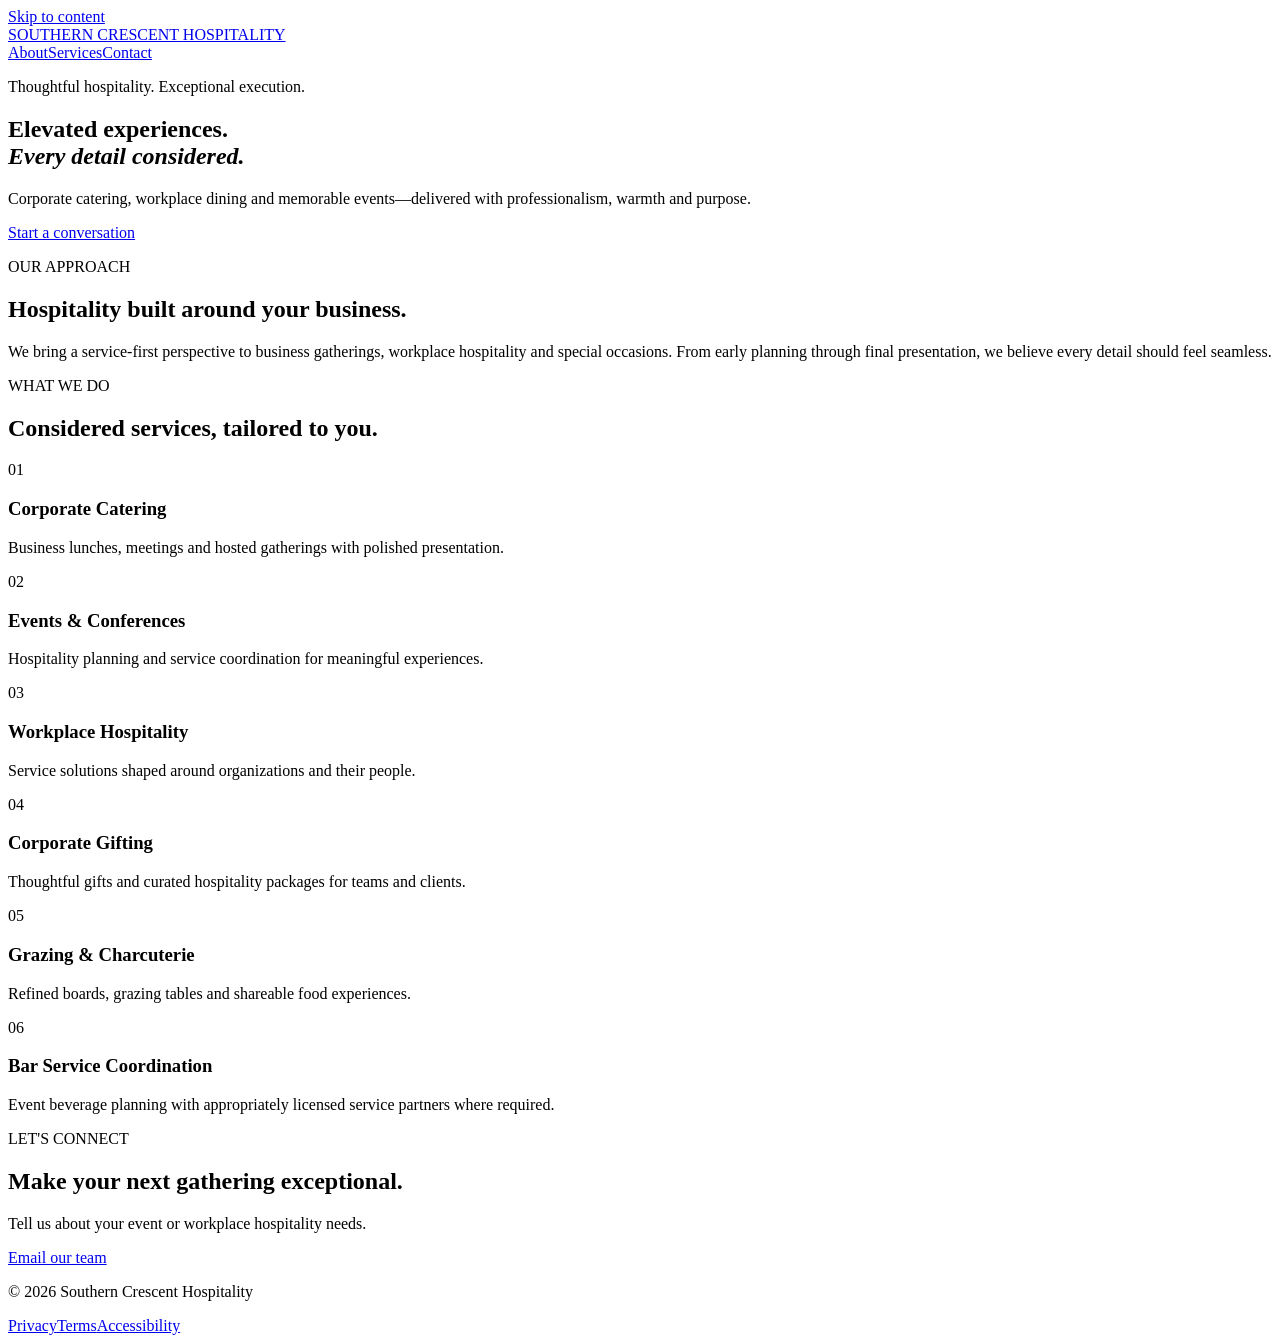
==== index.html @ f41a2605 "Rebuild red website: index.html" ====
<!doctype html>
<html lang="en"><head><meta charset="utf-8"><meta name="viewport" content="width=device-width,initial-scale=1"><meta name="theme-color" content="#702f38"><meta name="description" content="Southern Crescent Hospitality provides corporate catering, events, workplace hospitality, corporate gifting and grazing experiences."><title>Southern Crescent Hospitality | Heritage elegance</title><link rel="stylesheet" href="/styles.css"></head><body><a class="skip" href="#main">Skip to content</a><header><a class="brand" href="/" aria-label="Southern Crescent Hospitality home">SOUTHERN CRESCENT <span>HOSPITALITY</span></a><nav aria-label="Main navigation"><a href="#about">About</a><a href="#services">Services</a><a href="#contact">Contact</a></nav></header><main id="main"><section class="hero"><p class="eyebrow">Thoughtful hospitality. Exceptional execution.</p><h1>Elevated experiences.<br><em>Every detail considered.</em></h1><p>Corporate catering, workplace dining and memorable events—delivered with professionalism, warmth and purpose.</p><a class="button" href="mailto:info@southerncrescenthospitality.com?subject=Hospitality%20Inquiry">Start a conversation</a></section><section id="about" class="intro"><p class="eyebrow">OUR APPROACH</p><h2>Hospitality built around your business.</h2><p>We bring a service-first perspective to business gatherings, workplace hospitality and special occasions. From early planning through final presentation, we believe every detail should feel seamless.</p></section><section id="services"><p class="eyebrow">WHAT WE DO</p><h2>Considered services, tailored to you.</h2><div class="grid"><article><span>01</span><h3>Corporate Catering</h3><p>Business lunches, meetings and hosted gatherings with polished presentation.</p></article><article><span>02</span><h3>Events & Conferences</h3><p>Hospitality planning and service coordination for meaningful experiences.</p></article><article><span>03</span><h3>Workplace Hospitality</h3><p>Service solutions shaped around organizations and their people.</p></article><article><span>04</span><h3>Corporate Gifting</h3><p>Thoughtful gifts and curated hospitality packages for teams and clients.</p></article><article><span>05</span><h3>Grazing & Charcuterie</h3><p>Refined boards, grazing tables and shareable food experiences.</p></article><article><span>06</span><h3>Bar Service Coordination</h3><p>Event beverage planning with appropriately licensed service partners where required.</p></article></div></section><section id="contact" class="contact"><p class="eyebrow">LET'S CONNECT</p><h2>Make your next gathering exceptional.</h2><p>Tell us about your event or workplace hospitality needs.</p><a class="button light" href="mailto:info@southerncrescenthospitality.com">Email our team</a></section></main><footer><p>© <span id="year">2026</span> Southern Crescent Hospitality</p><div><a href="/privacy.html">Privacy</a><a href="/terms.html">Terms</a><a href="/accessibility.html">Accessibility</a></div></footer><script>document.getElementById('year').textContent=new Date().getFullYear()</script></body></html>
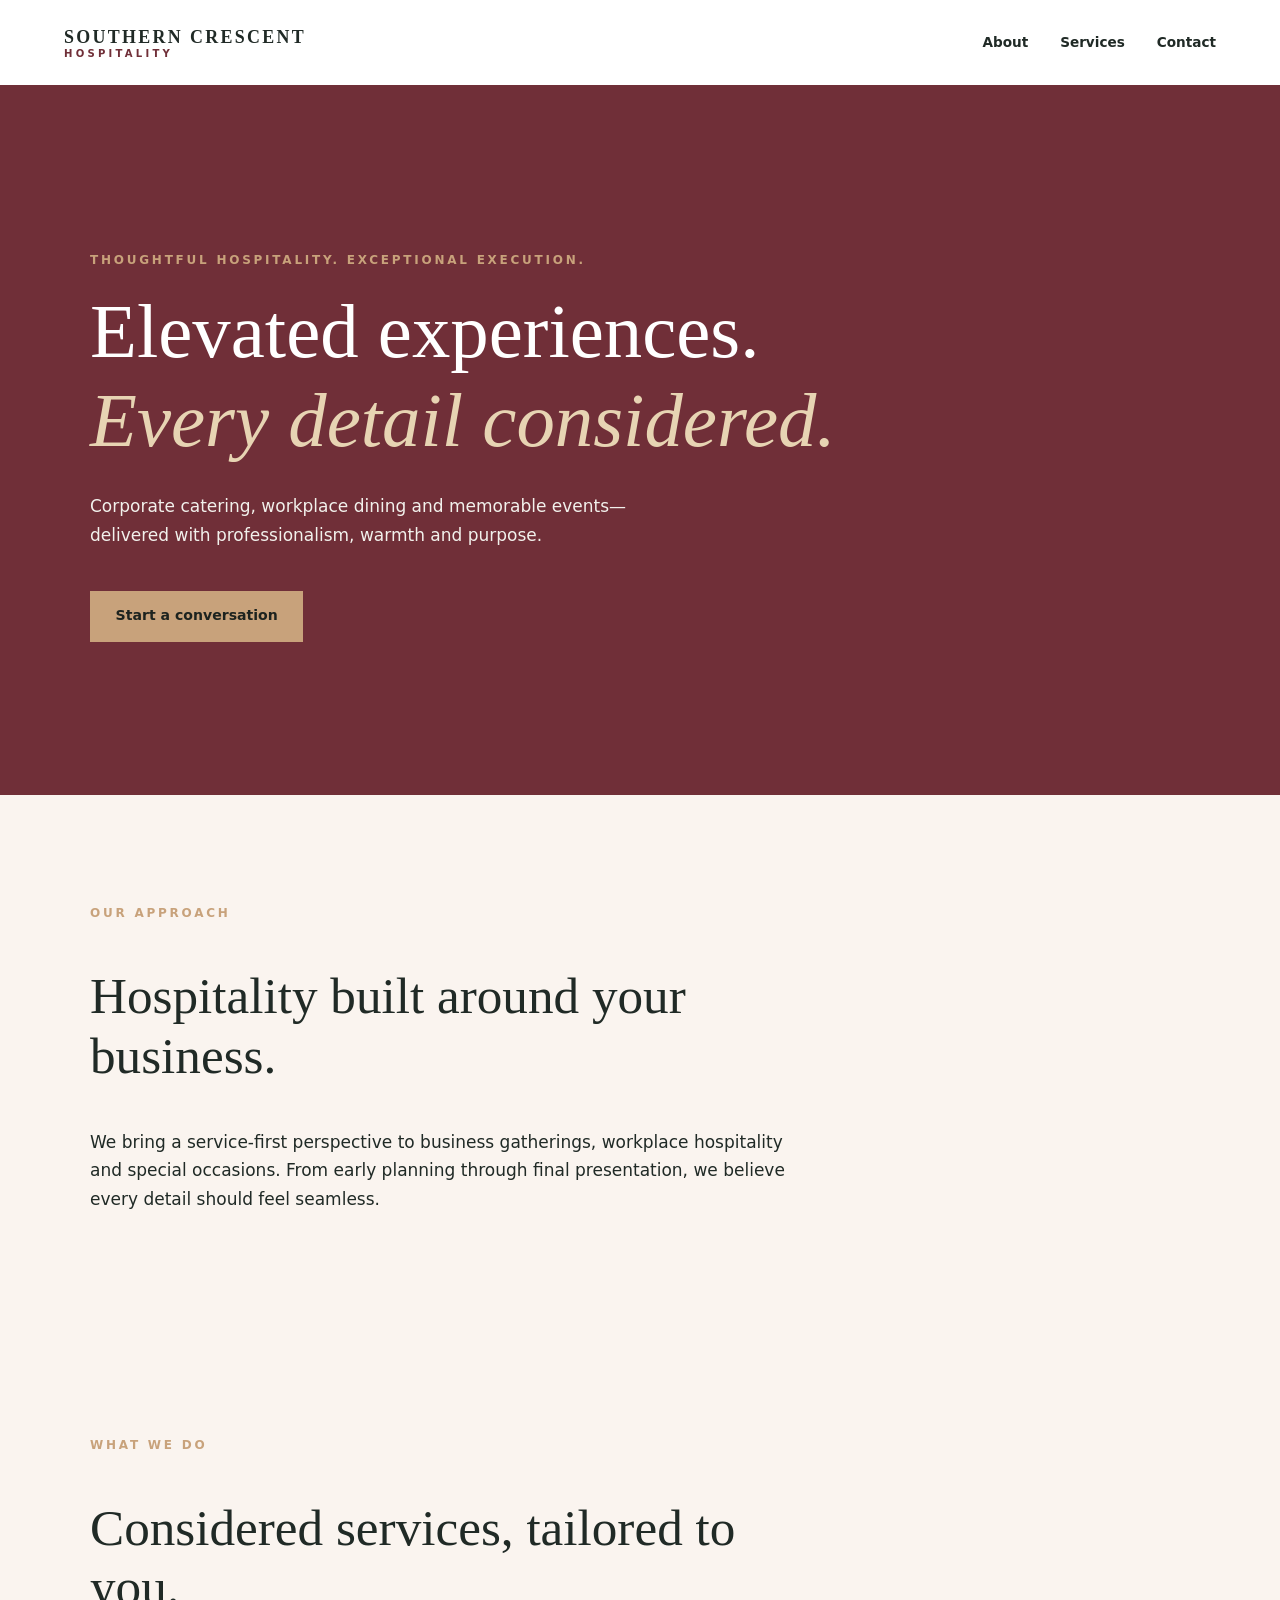
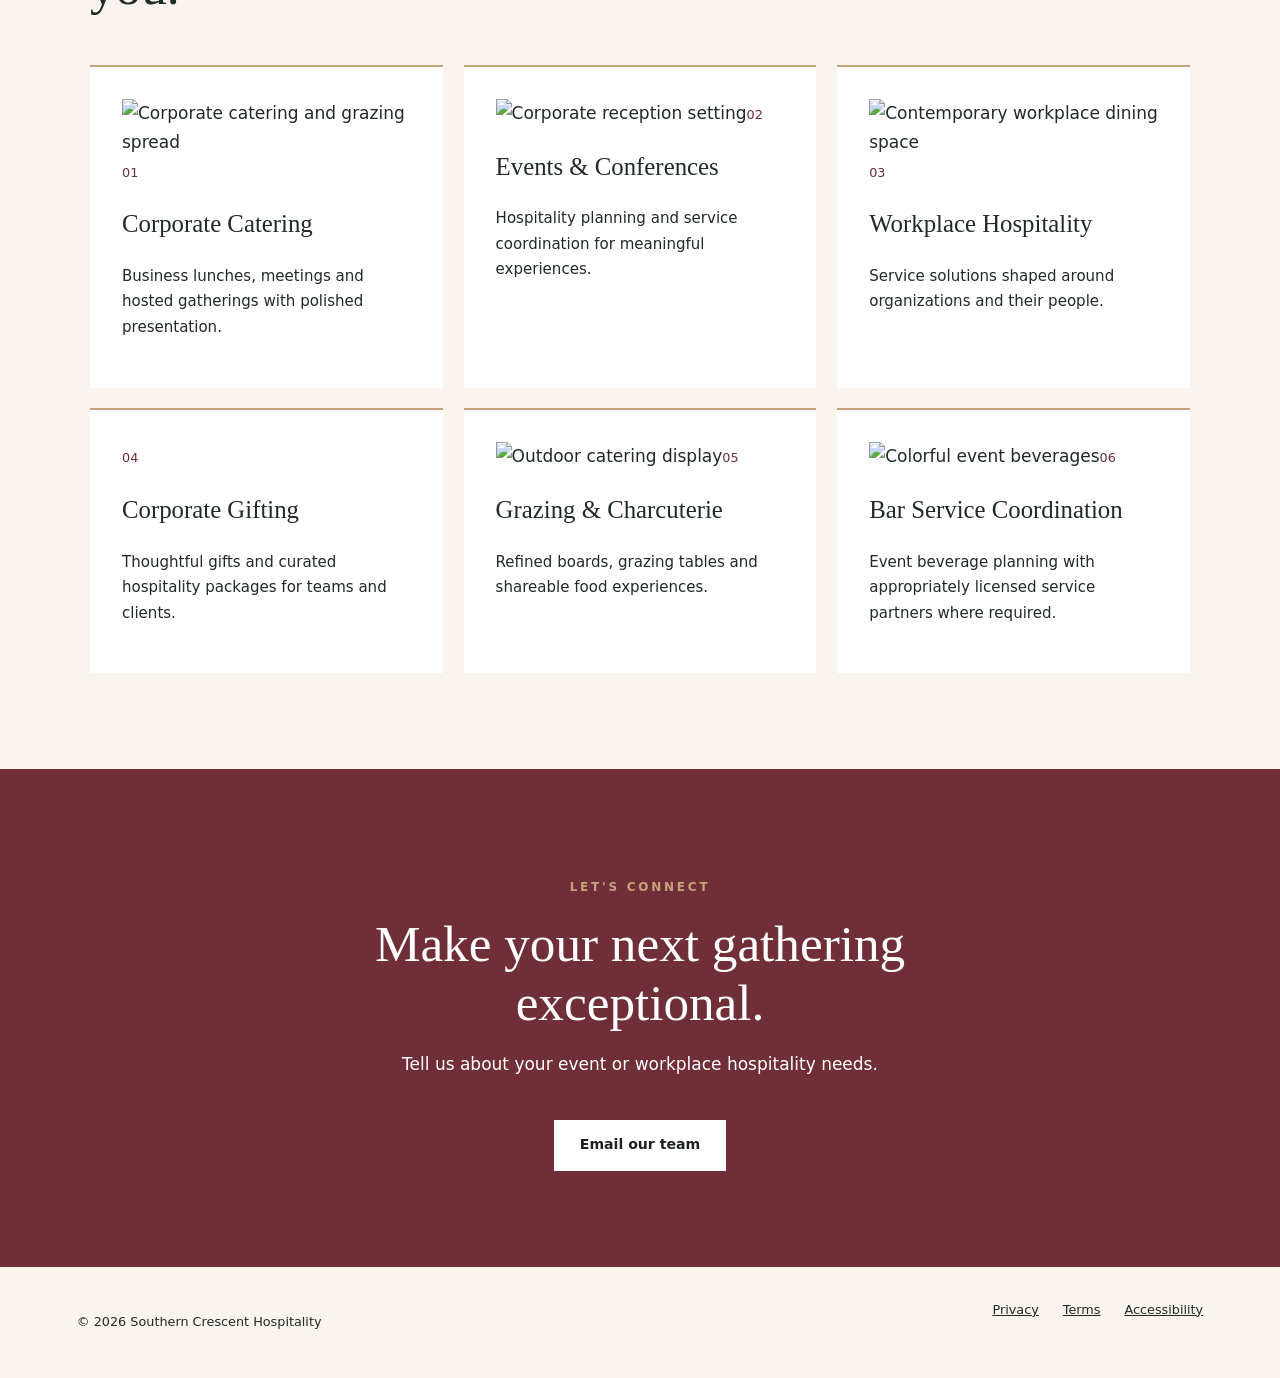
==== commit df553e63: "Feature user-uploaded photography without generated gifting imagery" ====
--- a/index.html
+++ b/index.html
@@ -1,2 +1,2 @@
 <!doctype html>
-<html lang="en"><head><meta charset="utf-8"><meta name="viewport" content="width=device-width,initial-scale=1"><meta name="theme-color" content="#702f38"><meta name="description" content="Southern Crescent Hospitality provides corporate catering, events, workplace hospitality, corporate gifting and grazing experiences."><title>Southern Crescent Hospitality | Heritage elegance</title><link rel="stylesheet" href="/styles.css"></head><body><a class="skip" href="#main">Skip to content</a><header><a class="brand" href="/" aria-label="Southern Crescent Hospitality home">SOUTHERN CRESCENT <span>HOSPITALITY</span></a><nav aria-label="Main navigation"><a href="#about">About</a><a href="#services">Services</a><a href="#contact">Contact</a></nav></header><main id="main"><section class="hero"><p class="eyebrow">Thoughtful hospitality. Exceptional execution.</p><h1>Elevated experiences.<br><em>Every detail considered.</em></h1><p>Corporate catering, workplace dining and memorable events—delivered with professionalism, warmth and purpose.</p><a class="button" href="mailto:info@southerncrescenthospitality.com?subject=Hospitality%20Inquiry">Start a conversation</a></section><section id="about" class="intro"><p class="eyebrow">OUR APPROACH</p><h2>Hospitality built around your business.</h2><p>We bring a service-first perspective to business gatherings, workplace hospitality and special occasions. From early planning through final presentation, we believe every detail should feel seamless.</p></section><section id="services"><p class="eyebrow">WHAT WE DO</p><h2>Considered services, tailored to you.</h2><div class="grid"><article><span>01</span><h3>Corporate Catering</h3><p>Business lunches, meetings and hosted gatherings with polished presentation.</p></article><article><span>02</span><h3>Events & Conferences</h3><p>Hospitality planning and service coordination for meaningful experiences.</p></article><article><span>03</span><h3>Workplace Hospitality</h3><p>Service solutions shaped around organizations and their people.</p></article><article><span>04</span><h3>Corporate Gifting</h3><p>Thoughtful gifts and curated hospitality packages for teams and clients.</p></article><article><span>05</span><h3>Grazing & Charcuterie</h3><p>Refined boards, grazing tables and shareable food experiences.</p></article><article><span>06</span><h3>Bar Service Coordination</h3><p>Event beverage planning with appropriately licensed service partners where required.</p></article></div></section><section id="contact" class="contact"><p class="eyebrow">LET'S CONNECT</p><h2>Make your next gathering exceptional.</h2><p>Tell us about your event or workplace hospitality needs.</p><a class="button light" href="mailto:info@southerncrescenthospitality.com">Email our team</a></section></main><footer><p>© <span id="year">2026</span> Southern Crescent Hospitality</p><div><a href="/privacy.html">Privacy</a><a href="/terms.html">Terms</a><a href="/accessibility.html">Accessibility</a></div></footer><script>document.getElementById('year').textContent=new Date().getFullYear()</script></body></html>+<html lang="en"><head><meta charset="utf-8"><meta name="viewport" content="width=device-width,initial-scale=1"><meta name="theme-color" content="#702f38"><meta name="description" content="Southern Crescent Hospitality provides corporate catering, events, workplace hospitality, corporate gifting and grazing experiences."><title>Southern Crescent Hospitality | Heritage elegance</title><link rel="stylesheet" href="/styles.css"></head><body><a class="skip" href="#main">Skip to content</a><header><a class="brand" href="/" aria-label="Southern Crescent Hospitality home">SOUTHERN CRESCENT <span>HOSPITALITY</span></a><nav aria-label="Main navigation"><a href="#about">About</a><a href="#services">Services</a><a href="#contact">Contact</a></nav></header><main id="main"><section class="hero"><p class="eyebrow">Thoughtful hospitality. Exceptional execution.</p><h1>Elevated experiences.<br><em>Every detail considered.</em></h1><p>Corporate catering, workplace dining and memorable events—delivered with professionalism, warmth and purpose.</p><a class="button" href="mailto:info@southerncrescenthospitality.com?subject=Hospitality%20Inquiry">Start a conversation</a></section><section id="about" class="intro"><p class="eyebrow">OUR APPROACH</p><h2>Hospitality built around your business.</h2><p>We bring a service-first perspective to business gatherings, workplace hospitality and special occasions. From early planning through final presentation, we believe every detail should feel seamless.</p></section><section id="services"><p class="eyebrow">WHAT WE DO</p><h2>Considered services, tailored to you.</h2><div class="grid"><article><img src="https://raw.githubusercontent.com/MilitoJah/southern-crescent-olive/main/corporate-catering-grazing.webp" alt="Corporate catering and grazing spread" loading="lazy" decoding="async" width="800" height="560"><span>01</span><h3>Corporate Catering</h3><p>Business lunches, meetings and hosted gatherings with polished presentation.</p></article><article><img src="https://raw.githubusercontent.com/MilitoJah/southern-crescent-olive/main/corporate-reception.webp" alt="Corporate reception setting" loading="lazy" decoding="async" width="800" height="560"><span>02</span><h3>Events & Conferences</h3><p>Hospitality planning and service coordination for meaningful experiences.</p></article><article><img src="https://raw.githubusercontent.com/MilitoJah/southern-crescent-olive/main/contemporary-workplace-dining.webp" alt="Contemporary workplace dining space" loading="lazy" decoding="async" width="800" height="560"><span>03</span><h3>Workplace Hospitality</h3><p>Service solutions shaped around organizations and their people.</p></article><article><span>04</span><h3>Corporate Gifting</h3><p>Thoughtful gifts and curated hospitality packages for teams and clients.</p></article><article><img src="https://raw.githubusercontent.com/MilitoJah/southern-crescent-olive/main/outdoor-catering-display.webp" alt="Outdoor catering display" loading="lazy" decoding="async" width="800" height="560"><span>05</span><h3>Grazing & Charcuterie</h3><p>Refined boards, grazing tables and shareable food experiences.</p></article><article><img src="https://raw.githubusercontent.com/MilitoJah/southern-crescent-olive/main/beverage-service-colorful-drinks.webp" alt="Colorful event beverages" loading="lazy" decoding="async" width="800" height="560"><span>06</span><h3>Bar Service Coordination</h3><p>Event beverage planning with appropriately licensed service partners where required.</p></article></div></section><section id="contact" class="contact"><p class="eyebrow">LET'S CONNECT</p><h2>Make your next gathering exceptional.</h2><p>Tell us about your event or workplace hospitality needs.</p><a class="button light" href="mailto:info@southerncrescenthospitality.com">Email our team</a></section></main><footer><p>© <span id="year">2026</span> Southern Crescent Hospitality</p><div><a href="/privacy.html">Privacy</a><a href="/terms.html">Terms</a><a href="/accessibility.html">Accessibility</a></div></footer><script>document.getElementById('year').textContent=new Date().getFullYear()</script></body></html>
--- a/styles.css
+++ b/styles.css
@@ -0,0 +1 @@
+:root{--primary:#702f38;--accent:#c8a27b;--bg:#faf4ef;--ink:#202a26}*{box-sizing:border-box}html{scroll-behavior:smooth}body{margin:0;background:var(--bg);color:var(--ink);font:17px/1.7 system-ui,-apple-system,Segoe UI,sans-serif}a{color:inherit}a:focus-visible{outline:3px solid var(--accent);outline-offset:4px}.skip{position:absolute;top:-100px;background:white;padding:1rem;z-index:10}.skip:focus{top:0}header{display:flex;align-items:center;justify-content:space-between;gap:2rem;padding:1.6rem max(5%,calc((100vw - 1200px)/2));background:#fff}.brand{text-decoration:none;font-family:Georgia,serif;font-size:1.12rem;letter-spacing:.13em;font-weight:bold;line-height:1.25}.brand span{display:block;font:600 .63rem system-ui;letter-spacing:.32em;color:var(--primary)}nav{display:flex;gap:2rem}nav a{text-decoration:none;font-size:.85rem;font-weight:600}.hero{background:var(--primary);color:#fff;padding:clamp(5rem,12vw,11rem) max(6%,calc((100vw - 1100px)/2));min-height:620px}.eyebrow{font-size:.75rem;font-weight:700;letter-spacing:.23em;text-transform:uppercase;color:var(--accent)}h1,h2,h3{font-family:Georgia,serif;font-weight:400;line-height:1.16}h1{font-size:clamp(3rem,6vw,5.9rem);max-width:900px;margin:1rem 0 1.7rem}h1 em{color:#e7d4b3;font-weight:400}.hero>p:not(.eyebrow){max-width:590px;color:#f2f1ec}.button{display:inline-block;background:var(--accent);color:#1d231f;padding:.85rem 1.6rem;text-decoration:none;font-size:.88rem;font-weight:700;margin-top:1.5rem}.intro,#services{padding:6rem max(6%,calc((100vw - 1100px)/2))}.intro{max-width:1100px}.intro h2,#services h2,.contact h2{font-size:clamp(2.3rem,4vw,3.6rem);max-width:740px}.intro>p:last-child{max-width:700px}.grid{display:grid;grid-template-columns:repeat(3,minmax(0,1fr));gap:1.3rem;margin-top:3rem}.grid article{background:white;border-top:2px solid var(--accent);padding:2rem;min-height:240px}.grid article span{color:var(--primary);font-size:.8rem}.grid h3{font-size:1.55rem}.grid p{font-size:.94rem}.contact{padding:6rem 8%;background:var(--primary);color:white;text-align:center}.contact h2{margin:1rem auto}.contact .button{background:#fff}footer{display:flex;justify-content:space-between;gap:2rem;flex-wrap:wrap;padding:2rem 6%;font-size:.8rem}footer div{display:flex;gap:1.5rem}@media(max-width:750px){header{align-items:flex-start;flex-direction:column}nav{gap:1.2rem}.grid{grid-template-columns:1fr}.hero{min-height:0;padding-top:6rem;padding-bottom:6rem}}@media(prefers-reduced-motion:reduce){html{scroll-behavior:auto}}
